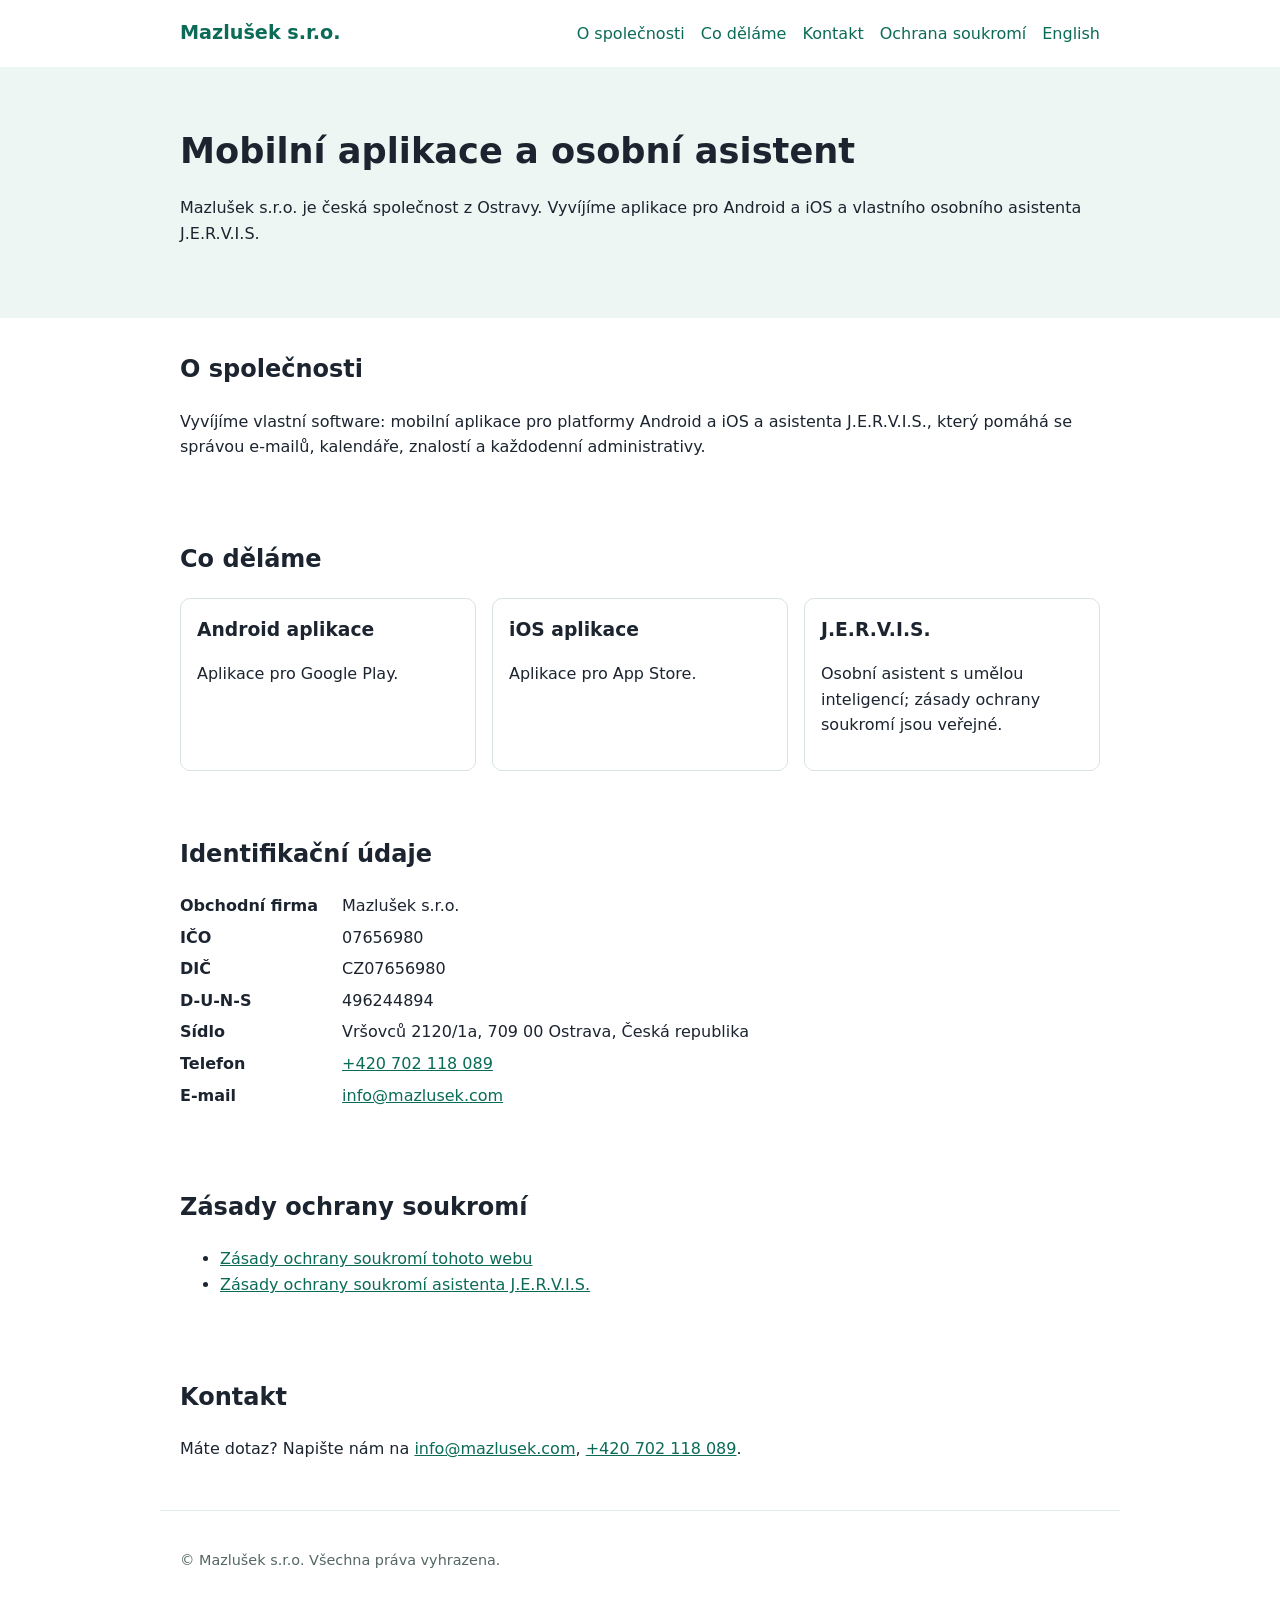
==== index.html @ 47f83947 "feat(web): official company website mazlusek.com" ====
<!DOCTYPE html>
<html lang="cs"><head><meta charset="utf-8"><meta name="viewport" content="width=device-width,initial-scale=1">
<title>Mazlušek s.r.o. – aplikace pro Android a iOS</title><meta name="description" content="Mazlušek s.r.o. je česká společnost vyvíjející mobilní aplikace pro Android a iOS a osobního asistenta J.E.R.V.I.S.">
<link rel="canonical" href="https://mazlusek.com/"><link rel="alternate" hreflang="en" href="https://mazlusek.com/en/">
<link rel="stylesheet" href="/style.css"></head><body>
<header><a class="logo" href="/">Mazlušek s.r.o.</a><nav>
<a href="/#about">O společnosti</a><a href="/#do">Co děláme</a><a href="/#contact">Kontakt</a><a href="/privacy/">Ochrana soukromí</a><a href="/en/" hreflang="en">English</a></nav></header>
<div class="hero"><div class="in"><h1>Mobilní aplikace a osobní asistent</h1><p>Mazlušek s.r.o. je česká společnost z Ostravy. Vyvíjíme aplikace pro Android a iOS a vlastního osobního asistenta J.E.R.V.I.S.</p></div></div>
<main><section id="about"><h2>O společnosti</h2><p>Vyvíjíme vlastní software: mobilní aplikace pro platformy Android a iOS a asistenta J.E.R.V.I.S., který pomáhá se správou e-mailů, kalendáře, znalostí a každodenní administrativy.</p></section>
<section id="do"><h2>Co děláme</h2><div class="cards"><div class="card"><h3>Android aplikace</h3><p>Aplikace pro Google Play.</p></div><div class="card"><h3>iOS aplikace</h3><p>Aplikace pro App Store.</p></div><div class="card"><h3>J.E.R.V.I.S.</h3><p>Osobní asistent s umělou inteligencí; zásady ochrany soukromí jsou veřejné.</p></div></div></section>
<section id="identity"><h2>Identifikační údaje</h2><dl><dt>Obchodní firma</dt><dd>Mazlušek s.r.o.</dd><dt>IČO</dt><dd>07656980</dd><dt>DIČ</dt><dd>CZ07656980</dd><dt>D-U-N-S</dt><dd>496244894</dd><dt>Sídlo</dt><dd>Vršovců 2120/1a, 709 00 Ostrava, Česká republika</dd><dt>Telefon</dt><dd><a href="tel:+420702118089">+420 702 118 089</a></dd><dt>E-mail</dt><dd><a href="mailto:info@mazlusek.com">info@mazlusek.com</a></dd></dl></section>
<section id="privacy"><h2>Zásady ochrany soukromí</h2><ul><li><a href="/privacy/">Zásady ochrany soukromí tohoto webu</a></li><li><a href="https://www.damek-soft.eu/jervis/privacy" rel="noopener">Zásady ochrany soukromí asistenta J.E.R.V.I.S.</a></li></ul></section>
<section id="contact"><h2>Kontakt</h2><p>Máte dotaz? Napište nám na <a href="mailto:info@mazlusek.com">info@mazlusek.com</a>, <a href="tel:+420702118089">+420 702 118 089</a>.</p></section></main><footer><p>© Mazlušek s.r.o. Všechna práva vyhrazena.</p></footer></body></html>
---- style.css ----
*{box-sizing:border-box}body{margin:0;font:16px/1.6 system-ui,-apple-system,Segoe UI,Roboto,sans-serif;color:#1c2430;background:#fff}
a{color:#0b6b57}header,main,footer{max-width:960px;margin:0 auto;padding:0 20px}
header{display:flex;flex-wrap:wrap;gap:12px;align-items:center;justify-content:space-between;padding-top:18px;padding-bottom:18px}
.logo{font-weight:700;font-size:1.2rem;text-decoration:none;color:#0b6b57}nav a{margin-left:16px;text-decoration:none}
.hero{background:#eef6f3;padding:56px 0}.hero .in{max-width:960px;margin:0 auto;padding:0 20px}h1{font-size:2.2rem;margin:0 0 12px}
section{padding:32px 0}h2{margin-top:0}.cards{display:grid;grid-template-columns:repeat(auto-fit,minmax(220px,1fr));gap:16px}
.card{border:1px solid #d6e3de;border-radius:10px;padding:16px}.card h3{margin:0 0 6px}
dl{display:grid;grid-template-columns:max-content 1fr;gap:6px 24px}dt{font-weight:600}dd{margin:0}
footer{padding-top:24px;padding-bottom:40px;color:#566;border-top:1px solid #e3ebe8;font-size:.9rem}
@media(max-width:600px){h1{font-size:1.7rem}dl{grid-template-columns:1fr}nav a{margin:0 12px 0 0}}
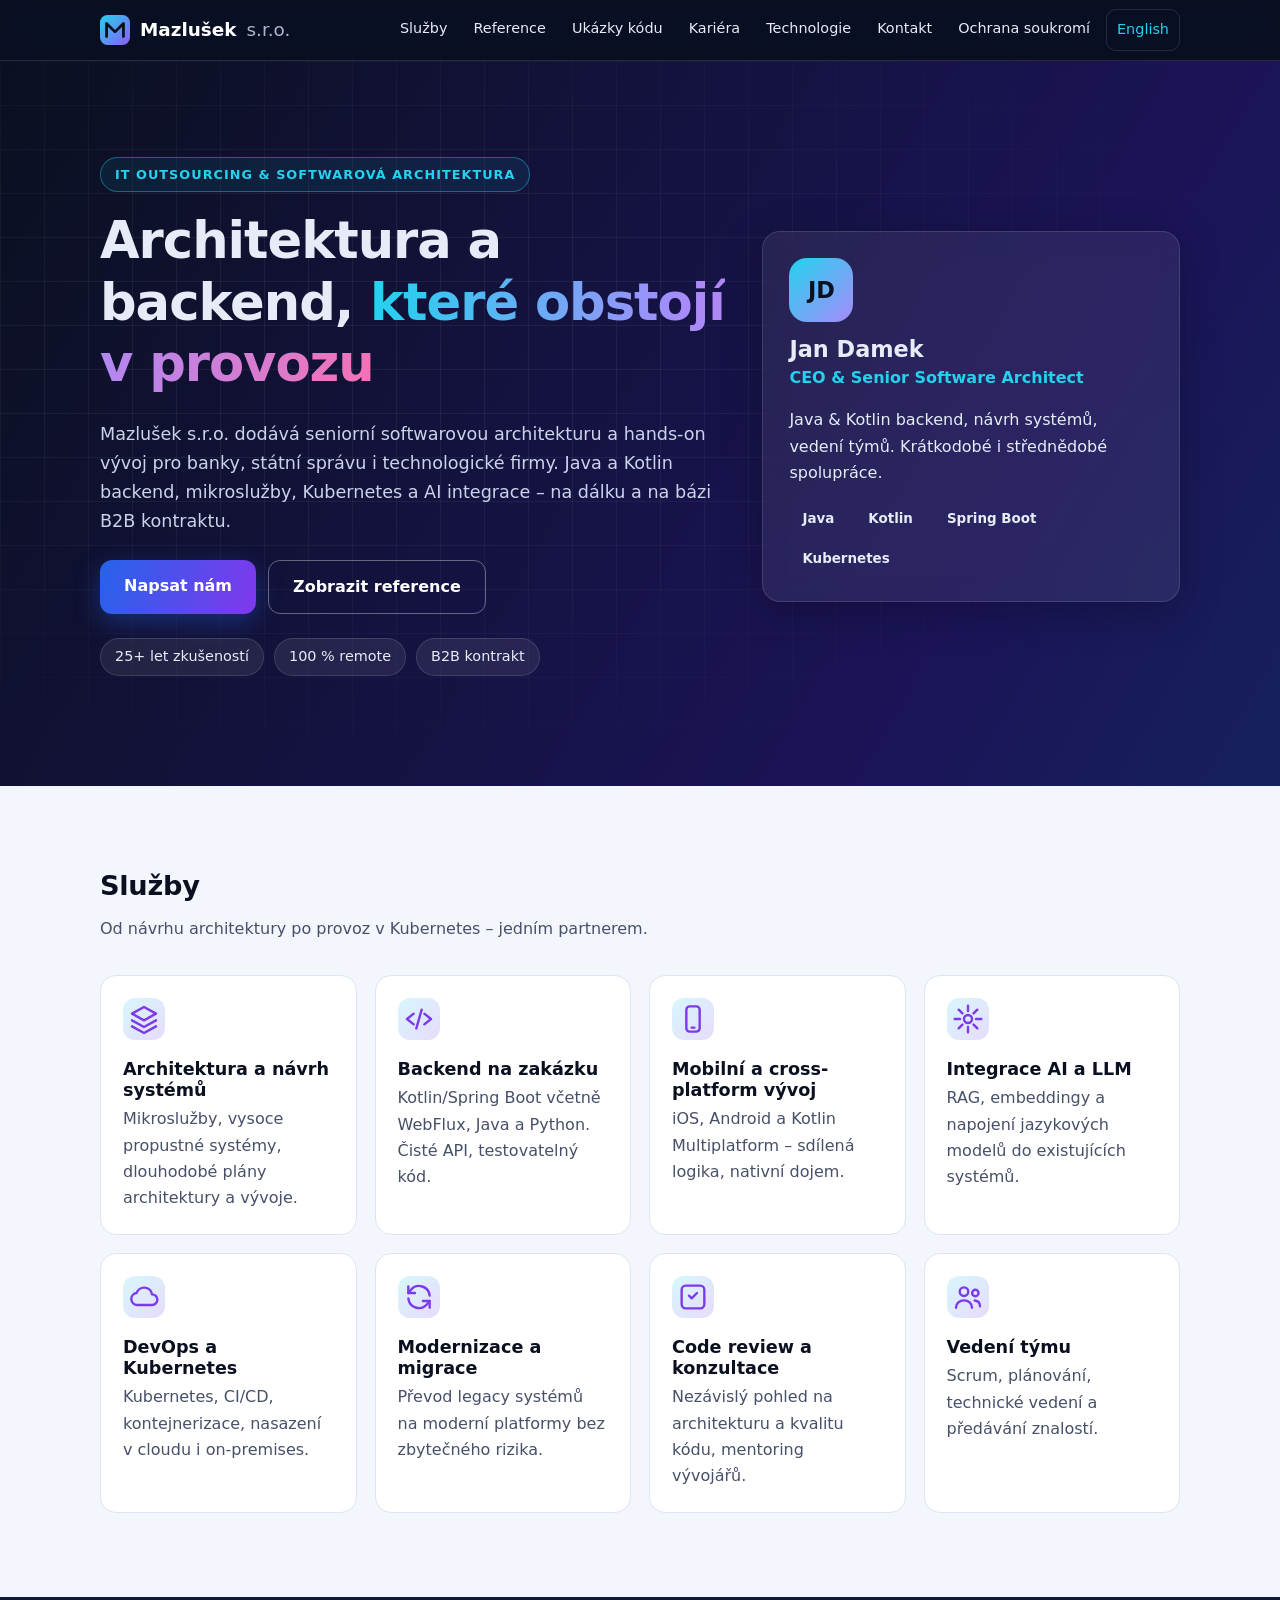
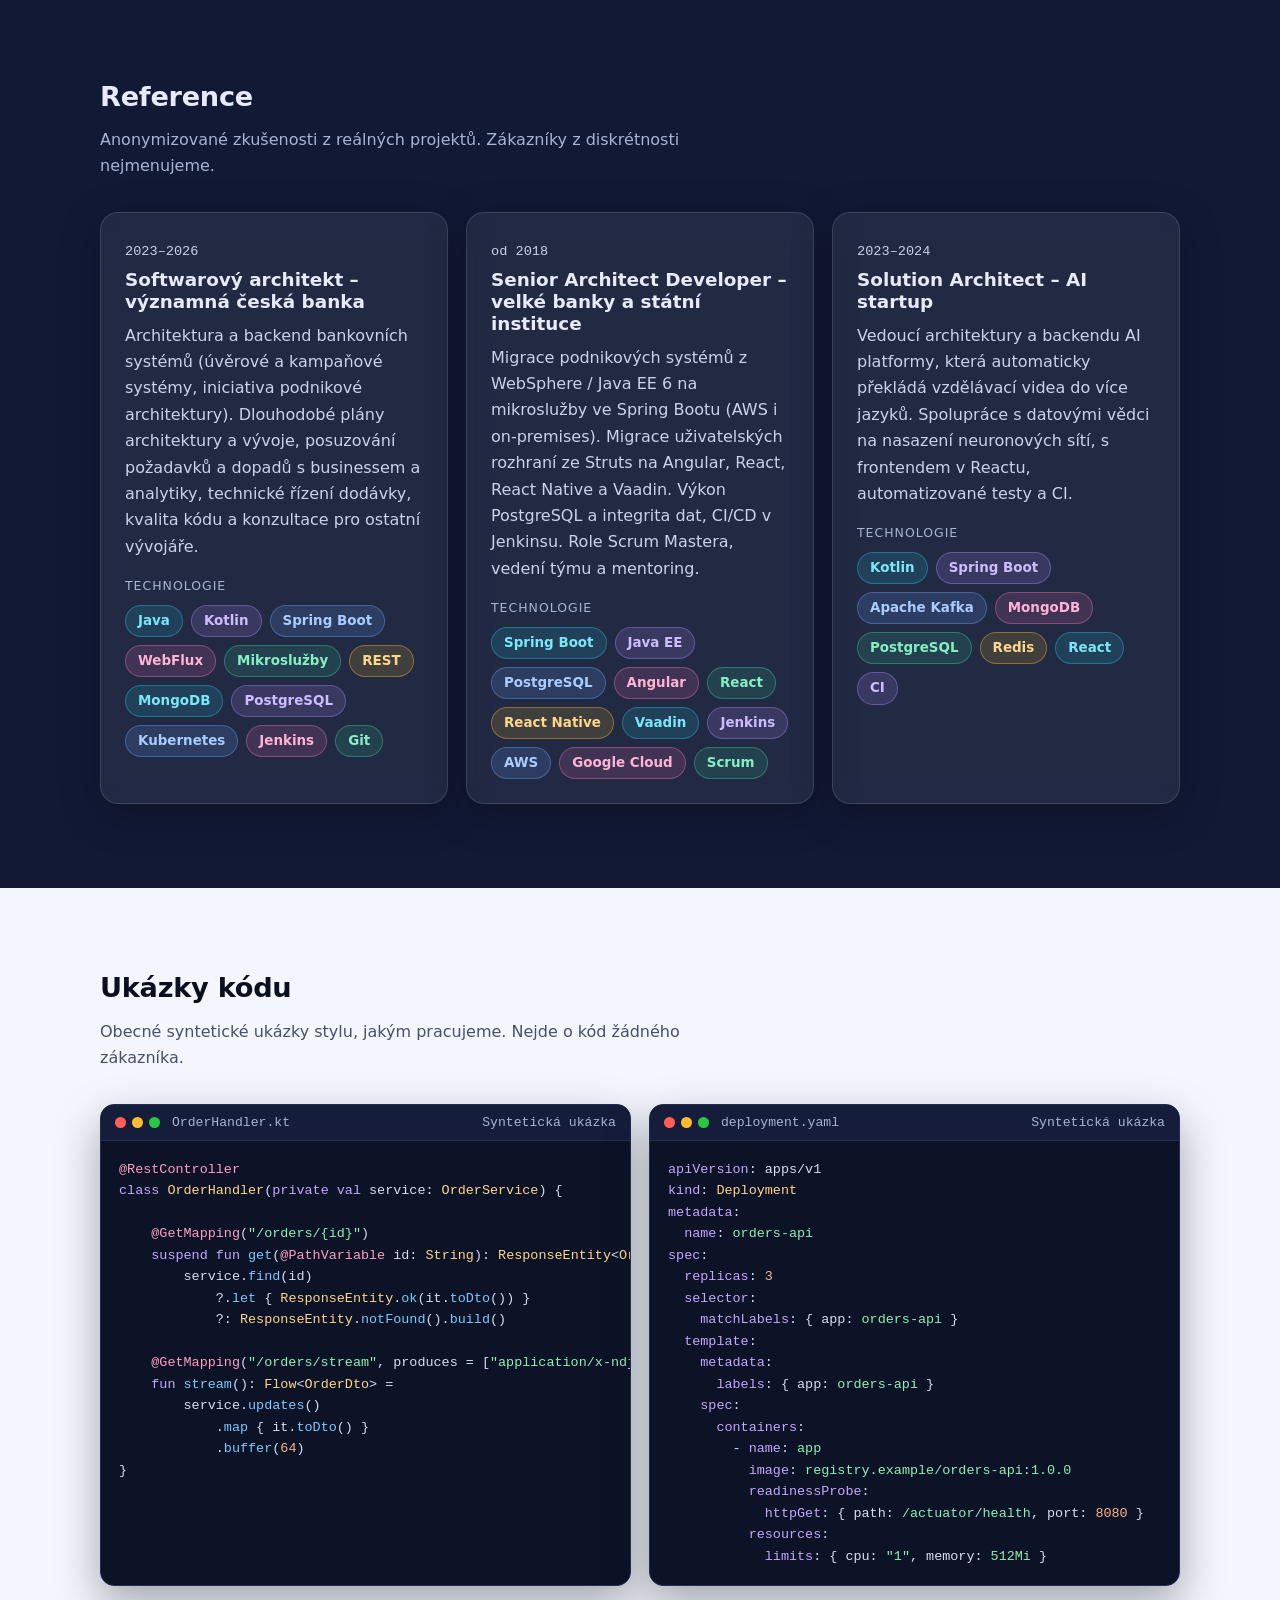
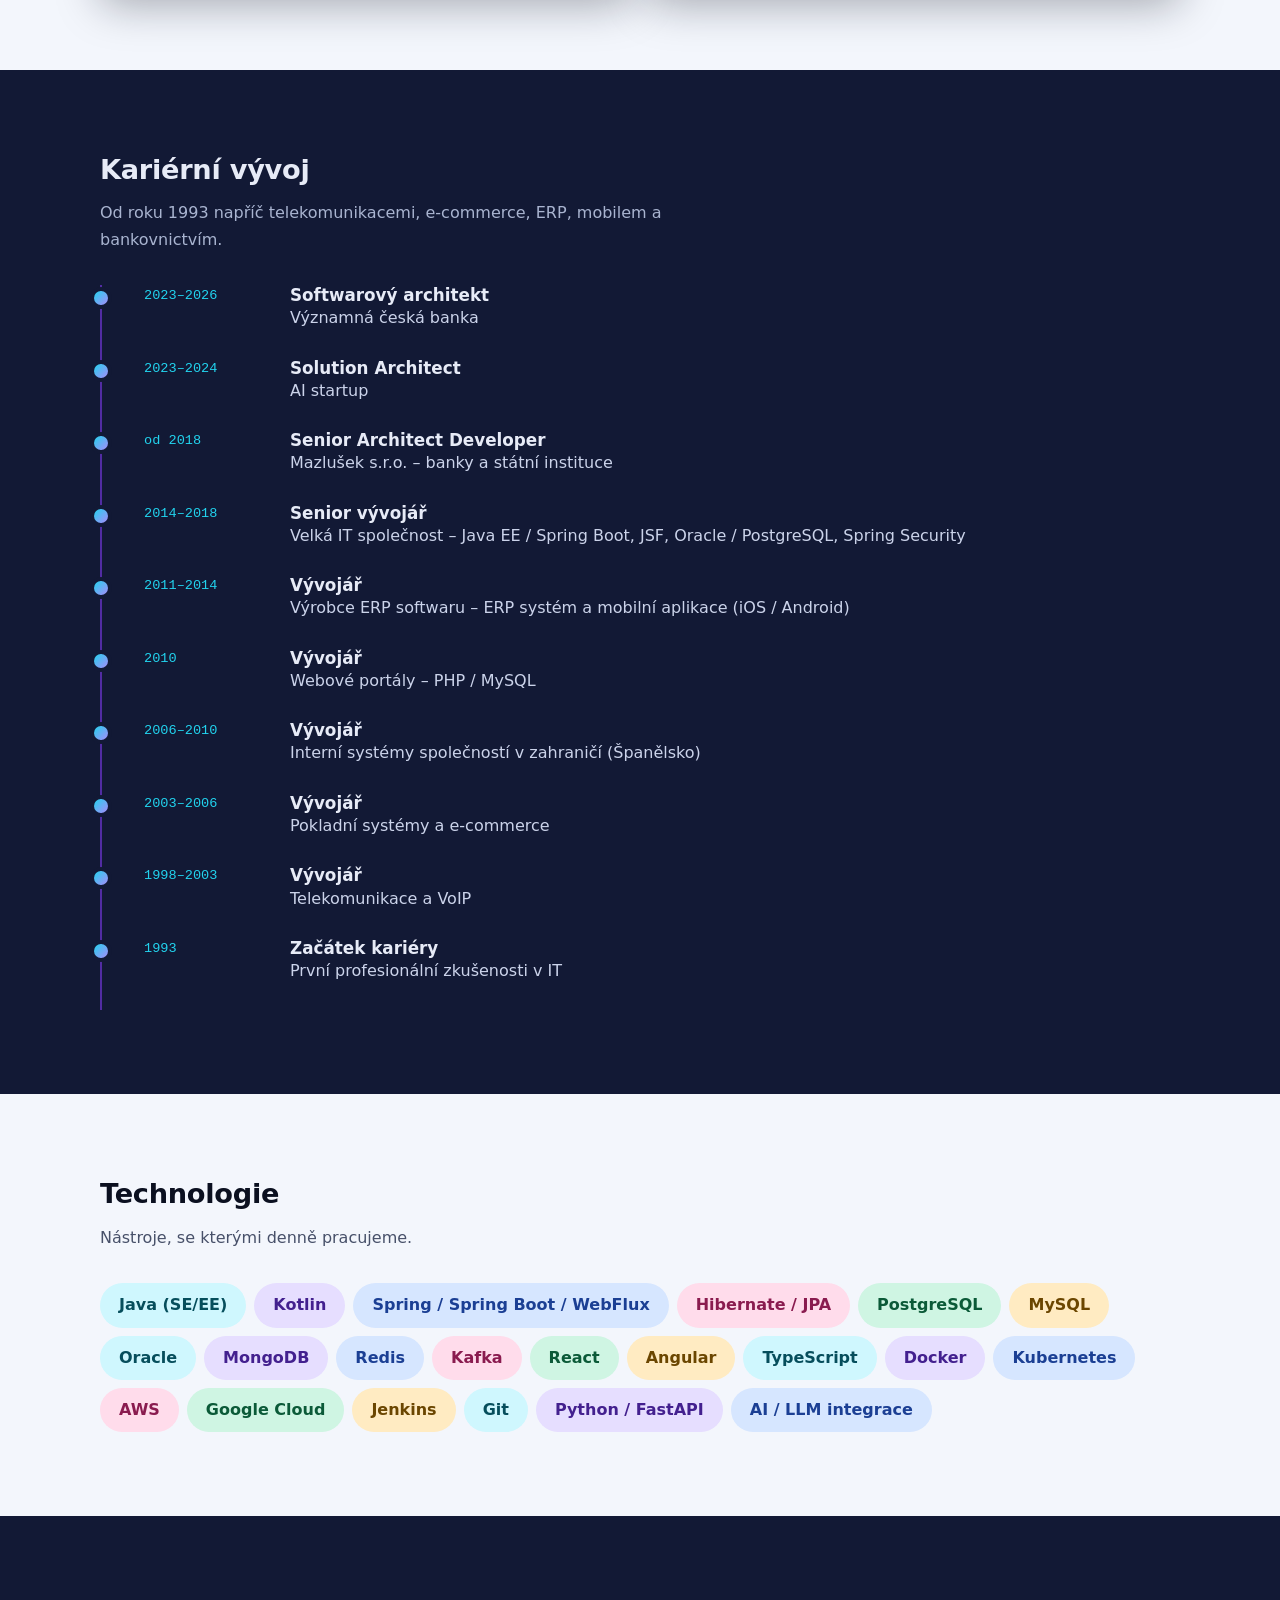
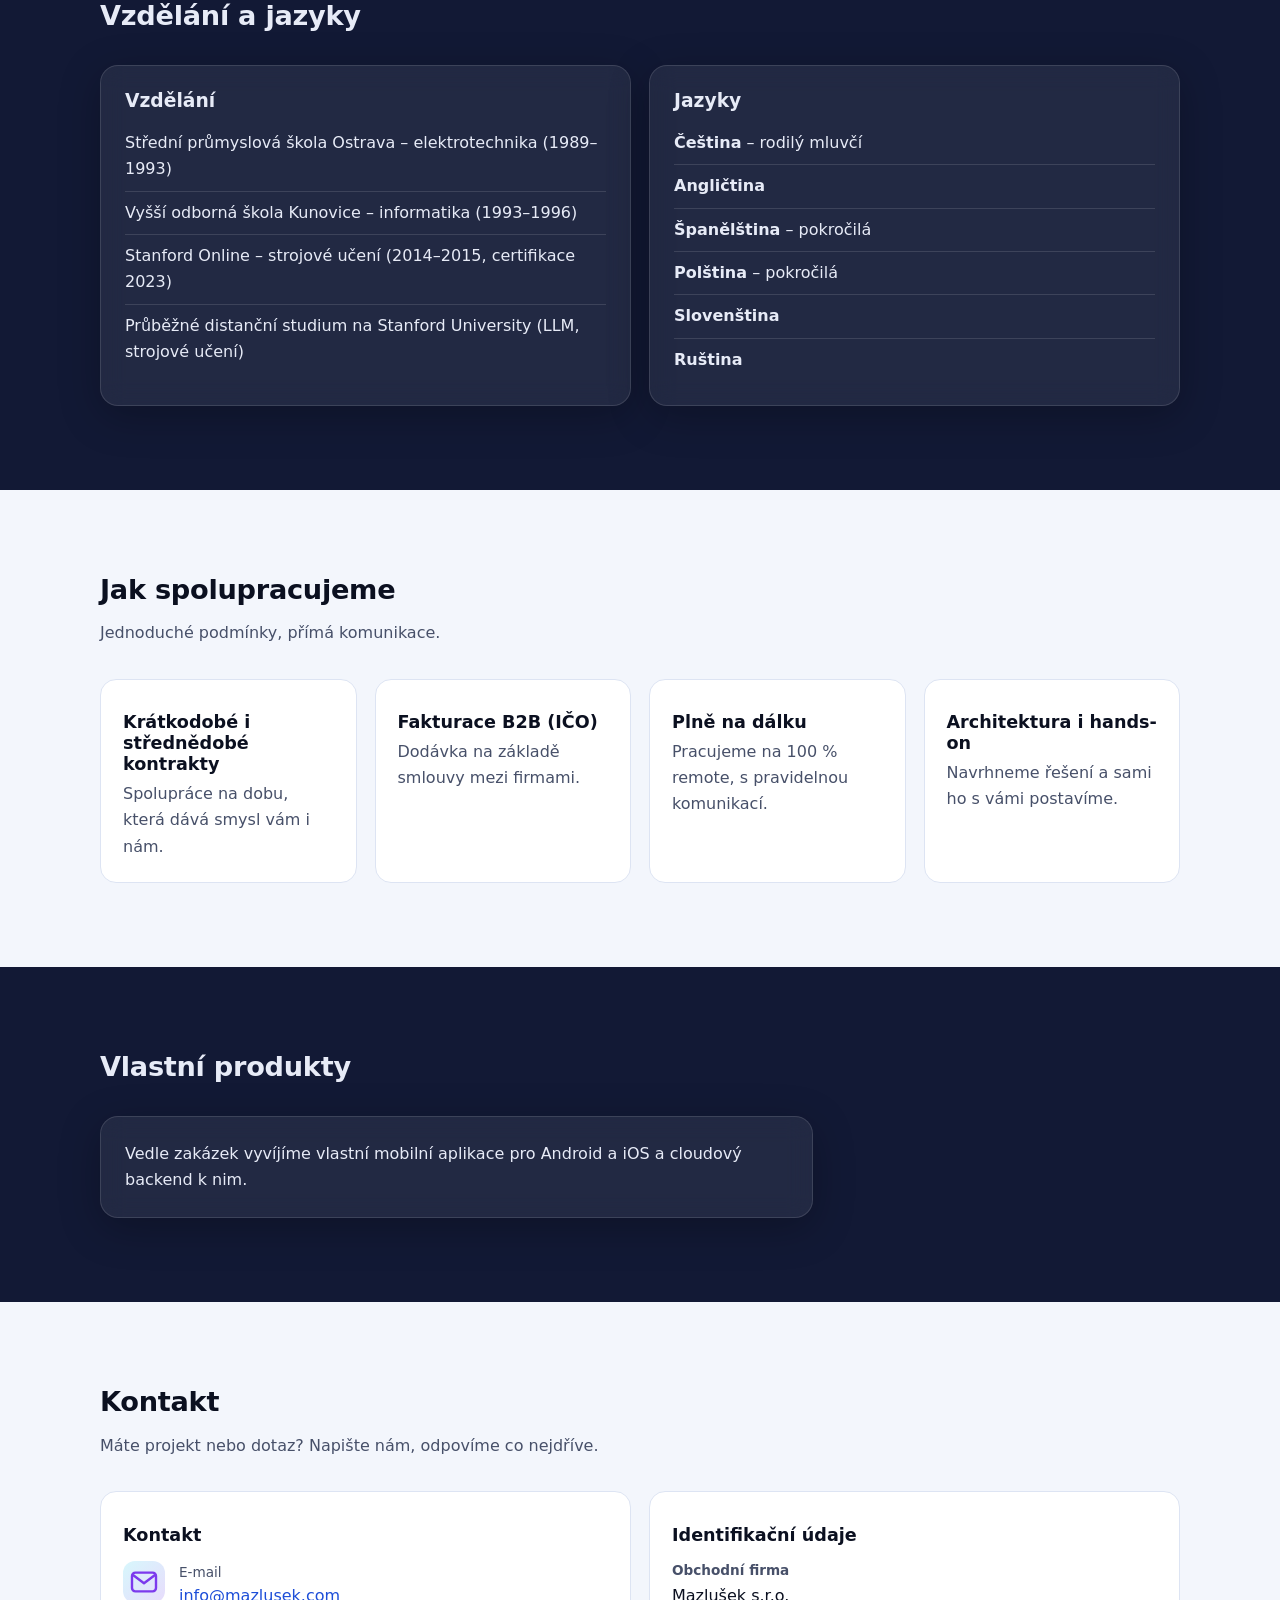
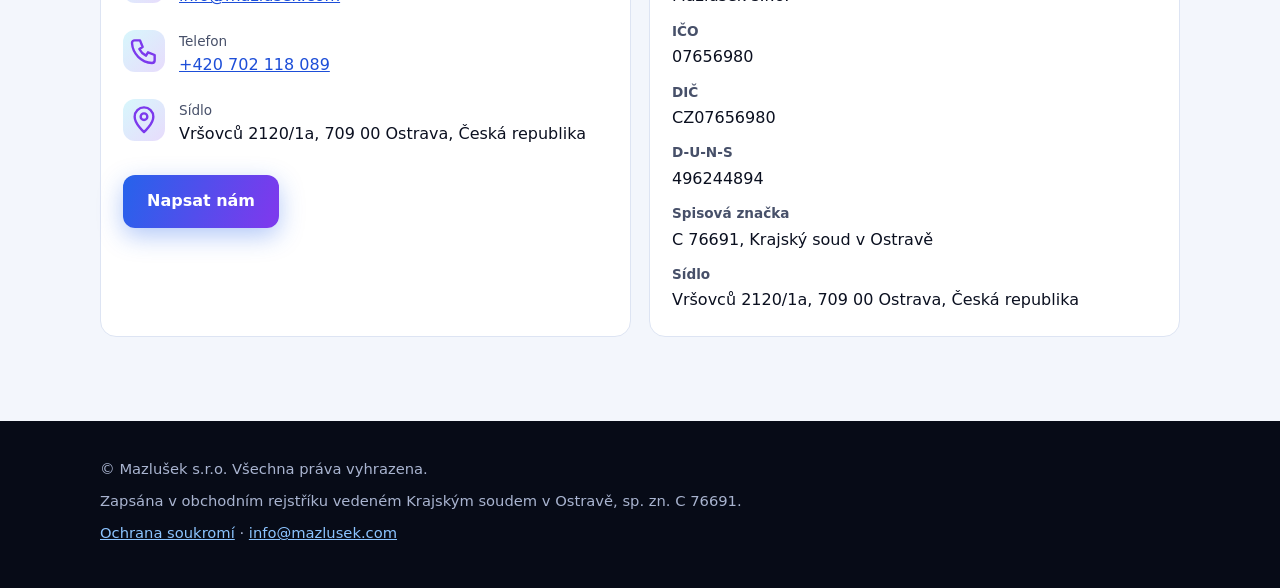
==== commit b4e48d5b: "MAZWEB-2 feat(web): redesigned CS/EN pages with services, anonymous references, code samples and com" ====
--- a/index.html
+++ b/index.html
@@ -1,13 +1,34 @@
 <!DOCTYPE html>
-<html lang="cs"><head><meta charset="utf-8"><meta name="viewport" content="width=device-width,initial-scale=1">
-<title>Mazlušek s.r.o. – aplikace pro Android a iOS</title><meta name="description" content="Mazlušek s.r.o. je česká společnost vyvíjející mobilní aplikace pro Android a iOS a osobního asistenta J.E.R.V.I.S.">
-<link rel="canonical" href="https://mazlusek.com/"><link rel="alternate" hreflang="en" href="https://mazlusek.com/en/">
-<link rel="stylesheet" href="/style.css"></head><body>
-<header><a class="logo" href="/">Mazlušek s.r.o.</a><nav>
-<a href="/#about">O společnosti</a><a href="/#do">Co děláme</a><a href="/#contact">Kontakt</a><a href="/privacy/">Ochrana soukromí</a><a href="/en/" hreflang="en">English</a></nav></header>
-<div class="hero"><div class="in"><h1>Mobilní aplikace a osobní asistent</h1><p>Mazlušek s.r.o. je česká společnost z Ostravy. Vyvíjíme aplikace pro Android a iOS a vlastního osobního asistenta J.E.R.V.I.S.</p></div></div>
-<main><section id="about"><h2>O společnosti</h2><p>Vyvíjíme vlastní software: mobilní aplikace pro platformy Android a iOS a asistenta J.E.R.V.I.S., který pomáhá se správou e-mailů, kalendáře, znalostí a každodenní administrativy.</p></section>
-<section id="do"><h2>Co děláme</h2><div class="cards"><div class="card"><h3>Android aplikace</h3><p>Aplikace pro Google Play.</p></div><div class="card"><h3>iOS aplikace</h3><p>Aplikace pro App Store.</p></div><div class="card"><h3>J.E.R.V.I.S.</h3><p>Osobní asistent s umělou inteligencí; zásady ochrany soukromí jsou veřejné.</p></div></div></section>
-<section id="identity"><h2>Identifikační údaje</h2><dl><dt>Obchodní firma</dt><dd>Mazlušek s.r.o.</dd><dt>IČO</dt><dd>07656980</dd><dt>DIČ</dt><dd>CZ07656980</dd><dt>D-U-N-S</dt><dd>496244894</dd><dt>Sídlo</dt><dd>Vršovců 2120/1a, 709 00 Ostrava, Česká republika</dd><dt>Telefon</dt><dd><a href="tel:+420702118089">+420 702 118 089</a></dd><dt>E-mail</dt><dd><a href="mailto:info@mazlusek.com">info@mazlusek.com</a></dd></dl></section>
-<section id="privacy"><h2>Zásady ochrany soukromí</h2><ul><li><a href="/privacy/">Zásady ochrany soukromí tohoto webu</a></li><li><a href="https://www.damek-soft.eu/jervis/privacy" rel="noopener">Zásady ochrany soukromí asistenta J.E.R.V.I.S.</a></li></ul></section>
-<section id="contact"><h2>Kontakt</h2><p>Máte dotaz? Napište nám na <a href="mailto:info@mazlusek.com">info@mazlusek.com</a>, <a href="tel:+420702118089">+420 702 118 089</a>.</p></section></main><footer><p>© Mazlušek s.r.o. Všechna práva vyhrazena.</p></footer></body></html>
+<html lang="cs"><head><meta charset="utf-8"><meta name="viewport" content="width=device-width,initial-scale=1"><title>Mazlušek s.r.o. – IT outsourcing a softwarová architektura</title><meta name="description" content="Mazlušek s.r.o. – IT outsourcing a softwarová architektura. Backend v Javě a Kotlinu, mikroslužby, Kubernetes, AI integrace. Spolupráce na dálku, B2B."><meta name="robots" content="index,follow"><meta name="theme-color" content="#0B1020"><link rel="canonical" href="https://mazlusek.com/"><link rel="alternate" hreflang="cs" href="https://mazlusek.com/"><link rel="alternate" hreflang="en" href="https://mazlusek.com/en/"><link rel="alternate" hreflang="x-default" href="https://mazlusek.com/"><link rel="icon" href="/favicon.svg" type="image/svg+xml"><meta property="og:type" content="website"><meta property="og:site_name" content="Mazlušek s.r.o."><meta property="og:title" content="Mazlušek s.r.o. – IT outsourcing a softwarová architektura"><meta property="og:description" content="Mazlušek s.r.o. – IT outsourcing a softwarová architektura. Backend v Javě a Kotlinu, mikroslužby, Kubernetes, AI integrace. Spolupráce na dálku, B2B."><meta property="og:url" content="https://mazlusek.com/"><meta property="og:locale" content="cs_CZ"><meta name="twitter:card" content="summary"><link rel="stylesheet" href="/style.css"><script src="/app.js"></script><script type="application/ld+json">{"@context":"https://schema.org","@type":"Organization","name":"Mazlušek s.r.o.","legalName":"Mazlušek s.r.o.","url":"https://mazlusek.com/","description":"IT outsourcing a softwarová architektura","email":"info@mazlusek.com","telephone":"+420702118089","vatID":"CZ07656980","taxID":"07656980","address":{"@type":"PostalAddress","streetAddress":"Vršovců 2120/1a","postalCode":"709 00","addressLocality":"Ostrava","addressCountry":"CZ"},"founder":{"@type":"Person","name":"Jan Damek","jobTitle":"CEO, Senior Software Architect"}}</script></head><body><svg width="0" height="0" style="position:absolute" aria-hidden="true" focusable="false"><symbol id="logo" viewBox="0 0 32 32"><defs><linearGradient id="lg" x1="0" y1="0" x2="1" y2="1"><stop offset="0" stop-color="#22D3EE"/><stop offset="1" stop-color="#8B5CF6"/></linearGradient></defs><rect width="32" height="32" rx="8" fill="url(#lg)"/><path d="M7 23V9l9 9 9-9v14" fill="none" stroke="#0B1020" stroke-width="3" stroke-linecap="round" stroke-linejoin="round"/></symbol></svg><svg width="0" height="0" style="position:absolute" aria-hidden="true" focusable="false"><symbol id="i-arch" fill="none" stroke="currentColor" stroke-width="1.8" stroke-linecap="round" stroke-linejoin="round"><path d="M12 3 3 8l9 5 9-5-9-5Z"/><path d="m3 13 9 5 9-5"/><path d="m3 17.5 9 5 9-5"/></symbol><symbol id="i-code" fill="none" stroke="currentColor" stroke-width="1.8" stroke-linecap="round" stroke-linejoin="round"><path d="m8 8-5 4 5 4"/><path d="m16 8 5 4-5 4"/><path d="m14 5-4 14"/></symbol><symbol id="i-mobile" fill="none" stroke="currentColor" stroke-width="1.8" stroke-linecap="round" stroke-linejoin="round"><rect x="7" y="2.5" width="10" height="19" rx="2.5"/><path d="M11 18.5h2"/></symbol><symbol id="i-ai" fill="none" stroke="currentColor" stroke-width="1.8" stroke-linecap="round" stroke-linejoin="round"><circle cx="12" cy="12" r="3"/><path d="M12 2v4M12 18v4M2 12h4M18 12h4M5 5l2.8 2.8M16.2 16.2 19 19M19 5l-2.8 2.8M7.8 16.2 5 19"/></symbol><symbol id="i-cloud" fill="none" stroke="currentColor" stroke-width="1.8" stroke-linecap="round" stroke-linejoin="round"><path d="M7 18a4.5 4.5 0 0 1-.6-8.96A6 6 0 0 1 18 10a4 4 0 0 1 0 8H7Z"/></symbol><symbol id="i-refresh" fill="none" stroke="currentColor" stroke-width="1.8" stroke-linecap="round" stroke-linejoin="round"><path d="M20 11a8 8 0 0 0-14-4.5L4 9"/><path d="M4 4v5h5"/><path d="M4 13a8 8 0 0 0 14 4.5L20 15"/><path d="M20 20v-5h-5"/></symbol><symbol id="i-review" fill="none" stroke="currentColor" stroke-width="1.8" stroke-linecap="round" stroke-linejoin="round"><path d="M9 11l2 2 4-4"/><rect x="3.5" y="3.5" width="17" height="17" rx="3"/></symbol><symbol id="i-team" fill="none" stroke="currentColor" stroke-width="1.8" stroke-linecap="round" stroke-linejoin="round"><circle cx="9" cy="8" r="3.2"/><path d="M3 20c0-3.3 2.7-5.5 6-5.5s6 2.2 6 5.5"/><circle cx="17.5" cy="9" r="2.4"/><path d="M17 14.6c2.4.2 4 1.9 4 4.4"/></symbol><symbol id="i-mail" fill="none" stroke="currentColor" stroke-width="1.8" stroke-linecap="round" stroke-linejoin="round"><rect x="3" y="5" width="18" height="14" rx="2.5"/><path d="m4 7 8 6 8-6"/></symbol><symbol id="i-phone" fill="none" stroke="currentColor" stroke-width="1.8" stroke-linecap="round" stroke-linejoin="round"><path d="M5 4h4l2 5-2.5 1.5a11 11 0 0 0 5 5L15 13l5 2v4a2 2 0 0 1-2 2A16 16 0 0 1 3 6a2 2 0 0 1 2-2Z"/></symbol><symbol id="i-pin" fill="none" stroke="currentColor" stroke-width="1.8" stroke-linecap="round" stroke-linejoin="round"><path d="M12 21s7-6.2 7-11.5A7 7 0 0 0 5 9.5C5 14.8 12 21 12 21Z"/><circle cx="12" cy="9.5" r="2.5"/></symbol><symbol id="i-globe" fill="none" stroke="currentColor" stroke-width="1.8" stroke-linecap="round" stroke-linejoin="round"><circle cx="12" cy="12" r="9"/><path d="M3 12h18M12 3c3 3.2 3 14.8 0 18M12 3c-3 3.2-3 14.8 0 18"/></symbol></svg><a class="skip" href="#main">Přeskočit na obsah</a><header class="site-header"><div class="wrap bar"><a class="logo" href="/"><svg class="logo-mark" viewBox="0 0 32 32" aria-hidden="true"><use href="#logo"/></svg>Mazlušek <span>s.r.o.</span></a><button class="menu-btn" type="button" aria-expanded="false" aria-controls="site-nav">Menu</button><nav id="site-nav" class="site-nav" aria-label="Main"><a href="/#services">Služby</a><a href="/#experience">Reference</a><a href="/#code">Ukázky kódu</a><a href="/#career">Kariéra</a><a href="/#tech">Technologie</a><a href="/#contact">Kontakt</a><a href="/privacy/">Ochrana soukromí</a><a class="lang" href="/en/" hreflang="en" lang="en">English</a></nav></div></header><main id="main"><section class="hero"><div class="hero-grid" aria-hidden="true"></div><div class="wrap hero-in"><div class="hero-copy"><p class="eyebrow">IT outsourcing &amp; softwarová architektura</p><h1>Architektura a backend, <span class="grad">které obstojí v provozu</span></h1><p class="lead">Mazlušek s.r.o. dodává seniorní softwarovou architekturu a hands-on vývoj pro banky, státní správu i technologické firmy. Java a Kotlin backend, mikroslužby, Kubernetes a AI integrace – na dálku a na bázi B2B kontraktu.</p><div class="actions"><a class="btn btn-primary" href="mailto:info@mazlusek.com">Napsat nám</a><a class="btn btn-ghost" href="#experience">Zobrazit reference</a></div><ul class="badges"><li>25+ let zkušeností</li><li>100 % remote</li><li>B2B kontrakt</li></ul></div><aside class="hero-card glass"><div class="avatar" aria-hidden="true">JD</div><h2>Jan Damek</h2><p class="role">CEO &amp; Senior Software Architect</p><p>Java &amp; Kotlin backend, návrh systémů, vedení týmů. Krátkodobé i střednědobé spolupráce.</p><ul class="pills"><li class="pill c0">Java</li><li class="pill c1">Kotlin</li><li class="pill c2">Spring Boot</li><li class="pill c3">Kubernetes</li></ul></aside></div></section><section id="services" class="sec light"><div class="wrap"><div class="sec-head"><h2>Služby</h2><p class="sub">Od návrhu architektury po provoz v Kubernetes – jedním partnerem.</p></div><div class="grid cards"><article class="card"><svg class="ic" viewBox="0 0 24 24" aria-hidden="true" focusable="false"><use href="#i-arch"/></svg><h3>Architektura a návrh systémů</h3><p>Mikroslužby, vysoce propustné systémy, dlouhodobé plány architektury a vývoje.</p></article><article class="card"><svg class="ic" viewBox="0 0 24 24" aria-hidden="true" focusable="false"><use href="#i-code"/></svg><h3>Backend na zakázku</h3><p>Kotlin/Spring Boot včetně WebFlux, Java a Python. Čisté API, testovatelný kód.</p></article><article class="card"><svg class="ic" viewBox="0 0 24 24" aria-hidden="true" focusable="false"><use href="#i-mobile"/></svg><h3>Mobilní a cross-platform vývoj</h3><p>iOS, Android a Kotlin Multiplatform – sdílená logika, nativní dojem.</p></article><article class="card"><svg class="ic" viewBox="0 0 24 24" aria-hidden="true" focusable="false"><use href="#i-ai"/></svg><h3>Integrace AI a LLM</h3><p>RAG, embeddingy a napojení jazykových modelů do existujících systémů.</p></article><article class="card"><svg class="ic" viewBox="0 0 24 24" aria-hidden="true" focusable="false"><use href="#i-cloud"/></svg><h3>DevOps a Kubernetes</h3><p>Kubernetes, CI/CD, kontejnerizace, nasazení v cloudu i on-premises.</p></article><article class="card"><svg class="ic" viewBox="0 0 24 24" aria-hidden="true" focusable="false"><use href="#i-refresh"/></svg><h3>Modernizace a migrace</h3><p>Převod legacy systémů na moderní platformy bez zbytečného rizika.</p></article><article class="card"><svg class="ic" viewBox="0 0 24 24" aria-hidden="true" focusable="false"><use href="#i-review"/></svg><h3>Code review a konzultace</h3><p>Nezávislý pohled na architekturu a kvalitu kódu, mentoring vývojářů.</p></article><article class="card"><svg class="ic" viewBox="0 0 24 24" aria-hidden="true" focusable="false"><use href="#i-team"/></svg><h3>Vedení týmu</h3><p>Scrum, plánování, technické vedení a předávání znalostí.</p></article></div></div></section><section id="experience" class="sec dark"><div class="wrap"><div class="sec-head"><h2>Reference</h2><p class="sub">Anonymizované zkušenosti z reálných projektů. Zákazníky z diskrétnosti nejmenujeme.</p></div><div class="grid refs"><article class="ref glass"><p class="period">2023–2026</p><h3>Softwarový architekt – významná česká banka</h3><p>Architektura a backend bankovních systémů (úvěrové a kampaňové systémy, iniciativa podnikové architektury). Dlouhodobé plány architektury a vývoje, posuzování požadavků a dopadů s businessem a analytiky, technické řízení dodávky, kvalita kódu a konzultace pro ostatní vývojáře.</p><p class="lbl">Technologie</p><ul class="pills"><li class="pill c0">Java</li><li class="pill c1">Kotlin</li><li class="pill c2">Spring Boot</li><li class="pill c3">WebFlux</li><li class="pill c4">Mikroslužby</li><li class="pill c5">REST</li><li class="pill c0">MongoDB</li><li class="pill c1">PostgreSQL</li><li class="pill c2">Kubernetes</li><li class="pill c3">Jenkins</li><li class="pill c4">Git</li></ul></article><article class="ref glass"><p class="period">od 2018</p><h3>Senior Architect Developer – velké banky a státní instituce</h3><p>Migrace podnikových systémů z WebSphere / Java EE 6 na mikroslužby ve Spring Bootu (AWS i on-premises). Migrace uživatelských rozhraní ze Struts na Angular, React, React Native a Vaadin. Výkon PostgreSQL a integrita dat, CI/CD v Jenkinsu. Role Scrum Mastera, vedení týmu a mentoring.</p><p class="lbl">Technologie</p><ul class="pills"><li class="pill c0">Spring Boot</li><li class="pill c1">Java EE</li><li class="pill c2">PostgreSQL</li><li class="pill c3">Angular</li><li class="pill c4">React</li><li class="pill c5">React Native</li><li class="pill c0">Vaadin</li><li class="pill c1">Jenkins</li><li class="pill c2">AWS</li><li class="pill c3">Google Cloud</li><li class="pill c4">Scrum</li></ul></article><article class="ref glass"><p class="period">2023–2024</p><h3>Solution Architect – AI startup</h3><p>Vedoucí architektury a backendu AI platformy, která automaticky překládá vzdělávací videa do více jazyků. Spolupráce s datovými vědci na nasazení neuronových sítí, s frontendem v Reactu, automatizované testy a CI.</p><p class="lbl">Technologie</p><ul class="pills"><li class="pill c0">Kotlin</li><li class="pill c1">Spring Boot</li><li class="pill c2">Apache Kafka</li><li class="pill c3">MongoDB</li><li class="pill c4">PostgreSQL</li><li class="pill c5">Redis</li><li class="pill c0">React</li><li class="pill c1">CI</li></ul></article></div></div></section><section id="code" class="sec light"><div class="wrap"><div class="sec-head"><h2>Ukázky kódu</h2><p class="sub">Obecné syntetické ukázky stylu, jakým pracujeme. Nejde o kód žádného zákazníka.</p></div><div class="grid code"><figure class="editor"><figcaption><span class="dots" aria-hidden="true"><i></i><i></i><i></i></span><span class="fname">OrderHandler.kt</span><span class="note">Syntetická ukázka</span></figcaption><pre><code><span class="a">@RestController</span>
+<span class="k">class</span> <span class="t">OrderHandler</span>(<span class="k">private val</span> service: <span class="t">OrderService</span>) {
+
+    <span class="a">@GetMapping</span>(<span class="s">"/orders/{id}"</span>)
+    <span class="k">suspend fun</span> <span class="f">get</span>(<span class="a">@PathVariable</span> id: <span class="t">String</span>): <span class="t">ResponseEntity</span>&lt;<span class="t">OrderDto</span>&gt; =
+        service.<span class="f">find</span>(id)
+            ?.<span class="f">let</span> { <span class="t">ResponseEntity</span>.<span class="f">ok</span>(it.<span class="f">toDto</span>()) }
+            ?: <span class="t">ResponseEntity</span>.<span class="f">notFound</span>().<span class="f">build</span>()
+
+    <span class="a">@GetMapping</span>(<span class="s">"/orders/stream"</span>, produces = [<span class="s">"application/x-ndjson"</span>])
+    <span class="k">fun</span> <span class="f">stream</span>(): <span class="t">Flow</span>&lt;<span class="t">OrderDto</span>&gt; =
+        service.<span class="f">updates</span>()
+            .<span class="f">map</span> { it.<span class="f">toDto</span>() }
+            .<span class="f">buffer</span>(<span class="n">64</span>)
+}</code></pre></figure><figure class="editor"><figcaption><span class="dots" aria-hidden="true"><i></i><i></i><i></i></span><span class="fname">deployment.yaml</span><span class="note">Syntetická ukázka</span></figcaption><pre><code><span class="k">apiVersion</span>: apps/v1
+<span class="k">kind</span>: <span class="t">Deployment</span>
+<span class="k">metadata</span>:
+  <span class="k">name</span>: <span class="s">orders-api</span>
+<span class="k">spec</span>:
+  <span class="k">replicas</span>: <span class="n">3</span>
+  <span class="k">selector</span>:
+    <span class="k">matchLabels</span>: { app: <span class="s">orders-api</span> }
+  <span class="k">template</span>:
+    <span class="k">metadata</span>:
+      <span class="k">labels</span>: { app: <span class="s">orders-api</span> }
+    <span class="k">spec</span>:
+      <span class="k">containers</span>:
+        - <span class="k">name</span>: <span class="s">app</span>
+          <span class="k">image</span>: <span class="s">registry.example/orders-api:1.0.0</span>
+          <span class="k">readinessProbe</span>:
+            <span class="k">httpGet</span>: { path: <span class="s">/actuator/health</span>, port: <span class="n">8080</span> }
+          <span class="k">resources</span>:
+            <span class="k">limits</span>: { cpu: <span class="s">"1"</span>, memory: <span class="s">512Mi</span> }</code></pre></figure></div></div></section><section id="career" class="sec dark"><div class="wrap"><div class="sec-head"><h2>Kariérní vývoj</h2><p class="sub">Od roku 1993 napříč telekomunikacemi, e-commerce, ERP, mobilem a bankovnictvím.</p></div><ol class="timeline"><li><span class="when">2023–2026</span><div><h3>Softwarový architekt</h3><p>Významná česká banka</p></div></li><li><span class="when">2023–2024</span><div><h3>Solution Architect</h3><p>AI startup</p></div></li><li><span class="when">od 2018</span><div><h3>Senior Architect Developer</h3><p>Mazlušek s.r.o. – banky a státní instituce</p></div></li><li><span class="when">2014–2018</span><div><h3>Senior vývojář</h3><p>Velká IT společnost – Java EE / Spring Boot, JSF, Oracle / PostgreSQL, Spring Security</p></div></li><li><span class="when">2011–2014</span><div><h3>Vývojář</h3><p>Výrobce ERP softwaru – ERP systém a mobilní aplikace (iOS / Android)</p></div></li><li><span class="when">2010</span><div><h3>Vývojář</h3><p>Webové portály – PHP / MySQL</p></div></li><li><span class="when">2006–2010</span><div><h3>Vývojář</h3><p>Interní systémy společností v zahraničí (Španělsko)</p></div></li><li><span class="when">2003–2006</span><div><h3>Vývojář</h3><p>Pokladní systémy a e-commerce</p></div></li><li><span class="when">1998–2003</span><div><h3>Vývojář</h3><p>Telekomunikace a VoIP</p></div></li><li><span class="when">1993</span><div><h3>Začátek kariéry</h3><p>První profesionální zkušenosti v IT</p></div></li></ol></div></section><section id="tech" class="sec light"><div class="wrap"><div class="sec-head"><h2>Technologie</h2><p class="sub">Nástroje, se kterými denně pracujeme.</p></div><ul class="pills big"><li class="pill c0">Java (SE/EE)</li><li class="pill c1">Kotlin</li><li class="pill c2">Spring / Spring Boot / WebFlux</li><li class="pill c3">Hibernate / JPA</li><li class="pill c4">PostgreSQL</li><li class="pill c5">MySQL</li><li class="pill c0">Oracle</li><li class="pill c1">MongoDB</li><li class="pill c2">Redis</li><li class="pill c3">Kafka</li><li class="pill c4">React</li><li class="pill c5">Angular</li><li class="pill c0">TypeScript</li><li class="pill c1">Docker</li><li class="pill c2">Kubernetes</li><li class="pill c3">AWS</li><li class="pill c4">Google Cloud</li><li class="pill c5">Jenkins</li><li class="pill c0">Git</li><li class="pill c1">Python / FastAPI</li><li class="pill c2">AI / LLM integrace</li></ul></div></section><section id="education" class="sec dark"><div class="wrap"><div class="sec-head"><h2>Vzdělání a jazyky</h2><p class="sub"></p></div><div class="grid two"><div class="glass pad"><h3>Vzdělání</h3><ul class="plain"><li>Střední průmyslová škola Ostrava – elektrotechnika (1989–1993)</li><li>Vyšší odborná škola Kunovice – informatika (1993–1996)</li><li>Stanford Online – strojové učení (2014–2015, certifikace 2023)</li><li>Průběžné distanční studium na Stanford University (LLM, strojové učení)</li></ul></div><div class="glass pad"><h3>Jazyky</h3><ul class="plain"><li><strong>Čeština</strong> – rodilý mluvčí</li><li><strong>Angličtina</strong></li><li><strong>Španělština</strong> – pokročilá</li><li><strong>Polština</strong> – pokročilá</li><li><strong>Slovenština</strong></li><li><strong>Ruština</strong></li></ul></div></div></div></section><section id="work" class="sec light"><div class="wrap"><div class="sec-head"><h2>Jak spolupracujeme</h2><p class="sub">Jednoduché podmínky, přímá komunikace.</p></div><div class="grid four"><article class="card"><h3>Krátkodobé i střednědobé kontrakty</h3><p>Spolupráce na dobu, která dává smysl vám i nám.</p></article><article class="card"><h3>Fakturace B2B (IČO)</h3><p>Dodávka na základě smlouvy mezi firmami.</p></article><article class="card"><h3>Plně na dálku</h3><p>Pracujeme na 100 % remote, s pravidelnou komunikací.</p></article><article class="card"><h3>Architektura i hands-on</h3><p>Navrhneme řešení a sami ho s vámi postavíme.</p></article></div></div></section><section id="products" class="sec dark"><div class="wrap"><div class="sec-head"><h2>Vlastní produkty</h2><p class="sub"></p></div><p class="own glass pad">Vedle zakázek vyvíjíme vlastní mobilní aplikace pro Android a iOS a cloudový backend k nim.</p></div></section><section id="contact" class="sec light"><div class="wrap"><div class="sec-head"><h2>Kontakt</h2><p class="sub">Máte projekt nebo dotaz? Napište nám, odpovíme co nejdříve.</p></div><div class="grid two"><div class="card"><h3>Kontakt</h3><ul class="contact"><li><svg class="ic" viewBox="0 0 24 24" aria-hidden="true" focusable="false"><use href="#i-mail"/></svg><span><span class="muted">E-mail</span><a href="mailto:info@mazlusek.com">info@mazlusek.com</a></span></li><li><svg class="ic" viewBox="0 0 24 24" aria-hidden="true" focusable="false"><use href="#i-phone"/></svg><span><span class="muted">Telefon</span><a href="tel:+420702118089">+420 702 118 089</a></span></li><li><svg class="ic" viewBox="0 0 24 24" aria-hidden="true" focusable="false"><use href="#i-pin"/></svg><span><span class="muted">Sídlo</span>Vršovců 2120/1a, 709 00 Ostrava, Česká republika</span></li></ul><a class="btn btn-primary" href="mailto:info@mazlusek.com">Napsat nám</a></div><div class="card"><h3>Identifikační údaje</h3><dl><dt>Obchodní firma</dt><dd>Mazlušek s.r.o.</dd><dt>IČO</dt><dd>07656980</dd><dt>DIČ</dt><dd>CZ07656980</dd><dt>D-U-N-S</dt><dd>496244894</dd><dt>Spisová značka</dt><dd>C 76691, Krajský soud v Ostravě</dd><dt>Sídlo</dt><dd>Vršovců 2120/1a, 709 00 Ostrava, Česká republika</dd></dl></div></div></div></section></main><footer class="site-footer"><div class="wrap"><p>© Mazlušek s.r.o. Všechna práva vyhrazena.</p><p class="muted">Zapsána v obchodním rejstříku vedeném Krajským soudem v Ostravě, sp. zn. C 76691.</p><p><a href="/privacy/">Ochrana soukromí</a> · <a href="mailto:info@mazlusek.com">info@mazlusek.com</a></p></div></footer></body></html>
--- a/style.css
+++ b/style.css
@@ -1,10 +1,150 @@
-*{box-sizing:border-box}body{margin:0;font:16px/1.6 system-ui,-apple-system,Segoe UI,Roboto,sans-serif;color:#1c2430;background:#fff}
-a{color:#0b6b57}header,main,footer{max-width:960px;margin:0 auto;padding:0 20px}
-header{display:flex;flex-wrap:wrap;gap:12px;align-items:center;justify-content:space-between;padding-top:18px;padding-bottom:18px}
-.logo{font-weight:700;font-size:1.2rem;text-decoration:none;color:#0b6b57}nav a{margin-left:16px;text-decoration:none}
-.hero{background:#eef6f3;padding:56px 0}.hero .in{max-width:960px;margin:0 auto;padding:0 20px}h1{font-size:2.2rem;margin:0 0 12px}
-section{padding:32px 0}h2{margin-top:0}.cards{display:grid;grid-template-columns:repeat(auto-fit,minmax(220px,1fr));gap:16px}
-.card{border:1px solid #d6e3de;border-radius:10px;padding:16px}.card h3{margin:0 0 6px}
-dl{display:grid;grid-template-columns:max-content 1fr;gap:6px 24px}dt{font-weight:600}dd{margin:0}
-footer{padding-top:24px;padding-bottom:40px;color:#566;border-top:1px solid #e3ebe8;font-size:.9rem}
-@media(max-width:600px){h1{font-size:1.7rem}dl{grid-template-columns:1fr}nav a{margin:0 12px 0 0}}+:root{--bg:#0B1020;--bg2:#121935;--ink:#E7EBF7;--mute:#A9B4D0;--lbg:#F3F6FC;--link:#1D4ED8;--lmute:#475069;--cyan:#22D3EE;--blue:#2563EB;--violet:#7C3AED;--line:rgba(255,255,255,.12);--font:system-ui,-apple-system,"Segoe UI",Roboto,"Helvetica Neue",Arial,sans-serif;--mono:ui-monospace,SFMono-Regular,Menlo,Consolas,monospace}
+*,*::before,*::after{box-sizing:border-box}
+html{scroll-behavior:smooth;scroll-padding-top:72px;-webkit-text-size-adjust:100%}
+body{margin:0;font:16px/1.65 var(--font);color:var(--ink);background:var(--bg)}
+img,svg{max-width:100%}
+a{color:inherit}
+h1,h2,h3{line-height:1.2;margin:0 0 .5em}
+p{margin:0 0 1em}
+.wrap{width:100%;max-width:1120px;margin:0 auto;padding:0 20px}
+.muted{color:var(--mute)}
+.skip{position:absolute;left:-999px;top:8px;background:#fff;color:#000;padding:8px 12px;border-radius:6px;z-index:100}
+.skip:focus{left:8px}
+:focus-visible{outline:3px solid var(--cyan);outline-offset:2px}
+.ic{width:28px;height:28px;flex:none}
+
+.site-header{position:sticky;top:0;z-index:50;background:rgba(11,16,32,.72);-webkit-backdrop-filter:saturate(160%) blur(14px);backdrop-filter:saturate(160%) blur(14px);border-bottom:1px solid var(--line)}
+.bar{display:flex;align-items:center;justify-content:space-between;gap:12px;min-height:60px;flex-wrap:wrap}
+.logo{display:flex;align-items:center;gap:10px;font-weight:800;font-size:1.15rem;text-decoration:none;color:#fff}
+.logo span{font-weight:500;color:var(--mute)}
+.logo-mark{width:30px;height:30px}
+.menu-btn{display:none;background:transparent;color:#fff;border:1px solid var(--line);border-radius:10px;padding:8px 14px;font:inherit;cursor:pointer}
+.site-nav{display:flex;flex-wrap:wrap;gap:4px 6px;width:100%;padding-bottom:10px}
+.site-nav a{text-decoration:none;color:var(--ink);padding:8px 12px;border-radius:10px;font-size:.95rem}
+.site-nav a:hover{background:rgba(255,255,255,.08)}
+.site-nav .lang{border:1px solid var(--line);color:var(--cyan)}
+.js .menu-btn{display:inline-block}
+.js .site-nav{display:none;flex-direction:column;padding-bottom:14px}
+.js .site-nav.open{display:flex}
+
+.btn{display:inline-block;text-decoration:none;font-weight:700;padding:13px 24px;border-radius:12px;transition:transform .2s,box-shadow .2s,background-position .4s}
+.btn-primary{color:#fff;background:linear-gradient(110deg,var(--blue),var(--violet),var(--blue));background-size:200% 100%;box-shadow:0 8px 24px rgba(37,99,235,.35)}
+.btn-primary:hover{transform:translateY(-2px);background-position:100% 0;box-shadow:0 12px 30px rgba(124,58,237,.45)}
+.btn-ghost{color:#fff;border:1px solid rgba(255,255,255,.35)}
+.btn-ghost:hover{background:rgba(255,255,255,.1);transform:translateY(-2px)}
+
+.hero{position:relative;overflow:hidden;padding:56px 0 72px;background:linear-gradient(120deg,#0B1020,#1b1458,#0b3a63,#2a1070,#0B1020);background-size:300% 300%;animation:flow 18s ease infinite}
+.hero-grid{position:absolute;inset:0;background-image:linear-gradient(rgba(255,255,255,.06) 1px,transparent 1px),linear-gradient(90deg,rgba(255,255,255,.06) 1px,transparent 1px);background-size:44px 44px;-webkit-mask-image:radial-gradient(ellipse at 30% 40%,#000 20%,transparent 75%);mask-image:radial-gradient(ellipse at 30% 40%,#000 20%,transparent 75%)}
+.hero-in{position:relative;display:grid;gap:36px}
+@keyframes flow{0%,100%{background-position:0 50%}50%{background-position:100% 50%}}
+.eyebrow{display:inline-block;margin-bottom:18px;padding:6px 14px;border-radius:99px;font-size:.8rem;letter-spacing:.08em;text-transform:uppercase;font-weight:700;color:var(--cyan);border:1px solid rgba(34,211,238,.4);background:rgba(34,211,238,.08)}
+h1{font-size:2.1rem;font-weight:800;letter-spacing:-.02em}
+.grad{background:linear-gradient(90deg,#22D3EE,#A78BFA,#F472B6);-webkit-background-clip:text;background-clip:text;color:transparent}
+.lead{font-size:1.1rem;color:#CBD3EA;max-width:60ch}
+.actions{display:flex;flex-wrap:wrap;gap:12px;margin:24px 0}
+.badges{list-style:none;display:flex;flex-wrap:wrap;gap:10px;padding:0;margin:0}
+.badges li{padding:6px 14px;border-radius:99px;background:rgba(255,255,255,.08);border:1px solid var(--line);font-size:.9rem}
+.glass{background:rgba(255,255,255,.07);border:1px solid var(--line);border-radius:18px;-webkit-backdrop-filter:blur(12px);backdrop-filter:blur(12px);box-shadow:0 10px 40px rgba(0,0,0,.25)}
+.hero-card{padding:26px;max-width:420px}
+.hero-card h2{font-size:1.4rem;margin-bottom:2px}
+.role{color:var(--cyan);font-weight:600}
+.avatar{width:64px;height:64px;border-radius:18px;display:grid;place-items:center;font-weight:800;font-size:1.4rem;color:#0B1020;background:linear-gradient(135deg,#22D3EE,#A78BFA);margin-bottom:14px}
+
+.sec{padding:64px 0}
+.sec.dark{background:var(--bg);color:var(--ink)}
+.sec.dark:nth-of-type(odd){background:var(--bg2)}
+.sec.light{background:var(--lbg);color:#0B1020}
+.sec.light a{color:var(--link)}
+.sec-head{margin-bottom:32px}
+.sec h2{font-size:1.7rem;font-weight:800;letter-spacing:-.01em}
+.sub{color:var(--mute);max-width:62ch;margin:0}
+.light .sub{color:var(--lmute)}
+.grid{display:grid;gap:18px}
+.card{background:#fff;border:1px solid #DDE4F3;border-radius:16px;padding:22px;transition:transform .25s,box-shadow .25s,border-color .25s}
+.card:hover{transform:translateY(-4px);box-shadow:0 14px 34px rgba(37,99,235,.16);border-color:#9DB4F5}
+.card h3{font-size:1.1rem;margin:.6em 0 .3em}
+.card p{margin:0;color:var(--lmute)}
+.card .ic{color:var(--violet);padding:5px;width:42px;height:42px;border-radius:12px;background:linear-gradient(135deg,rgba(34,211,238,.18),rgba(124,58,237,.18))}
+.ref{padding:24px;transition:transform .25s,border-color .25s}
+.ref:hover{transform:translateY(-4px);border-color:rgba(34,211,238,.5)}
+.period{display:inline-block;font-family:var(--mono);font-size:.85rem;color:var(--cyan);margin-bottom:6px}
+.ref h3{font-size:1.15rem}
+.ref p{color:#CBD3EA}
+.lbl{font-size:.78rem;text-transform:uppercase;letter-spacing:.08em;color:var(--mute)!important;margin:16px 0 8px!important}
+.pills{list-style:none;display:flex;flex-wrap:wrap;gap:8px;padding:0;margin:0}
+.pill{padding:4px 12px;border-radius:99px;font-size:.84rem;font-weight:600;border:1px solid transparent}
+.dark .c0{background:rgba(34,211,238,.14);color:#7BE7F7;border-color:rgba(34,211,238,.35)}
+.dark .c1{background:rgba(167,139,250,.16);color:#CDBDFF;border-color:rgba(167,139,250,.4)}
+.dark .c2{background:rgba(96,165,250,.16);color:#A9CDFF;border-color:rgba(96,165,250,.4)}
+.dark .c3{background:rgba(244,114,182,.14);color:#FFB3D6;border-color:rgba(244,114,182,.4)}
+.dark .c4{background:rgba(52,211,153,.14);color:#86EFC4;border-color:rgba(52,211,153,.4)}
+.dark .c5{background:rgba(251,191,36,.14);color:#FCD888;border-color:rgba(251,191,36,.4)}
+.light .c0{background:#CFF7FE;color:#064E5C}
+.light .c1{background:#E6DEFF;color:#43208F}
+.light .c2{background:#D6E6FF;color:#1B3F94}
+.light .c3{background:#FFDCEB;color:#8A1B4F}
+.light .c4{background:#CFF5E3;color:#0B5A38}
+.light .c5{background:#FFEBC2;color:#6B4600}
+.pills.big .pill{font-size:1rem;padding:8px 18px;transition:transform .2s}
+.pills.big .pill:hover{transform:translateY(-3px) scale(1.04)}
+
+.editor{margin:0;background:#0D1326;border:1px solid #232C52;border-radius:14px;overflow:hidden;box-shadow:0 18px 44px rgba(11,16,32,.35);color:#D6DDF5;min-width:0}
+.editor figcaption{display:flex;align-items:center;gap:12px;padding:10px 14px;background:#151D3B;border-bottom:1px solid #232C52;font:.82rem var(--mono);color:#A9B4D0}
+.dots{display:flex;gap:6px}.dots i{width:11px;height:11px;border-radius:50%;background:#FF5F57}.dots i:nth-child(2){background:#FEBC2E}.dots i:nth-child(3){background:#28C840}
+.note{margin-left:auto;color:#A9B4D0}
+.editor pre{margin:0;padding:18px;overflow-x:auto;font:.84rem/1.6 var(--mono);tab-size:4}
+.editor .k{color:#C4A7FF}.editor .s{color:#8FF0B5}.editor .f{color:#7CC8FF}.editor .t{color:#FFD58A}.editor .n{color:#FFB38A}.editor .a{color:#FF9EC4}
+
+.timeline{list-style:none;margin:0;padding:0 0 0 22px;border-left:2px solid rgba(124,58,237,.6)}
+.timeline li{position:relative;display:grid;gap:2px;padding:0 0 26px 20px}
+.timeline li::before{content:"";position:absolute;left:-30px;top:6px;width:14px;height:14px;border-radius:50%;background:linear-gradient(135deg,#22D3EE,#A78BFA);box-shadow:0 0 0 4px var(--bg)}
+.sec.dark:nth-of-type(odd) .timeline li::before{box-shadow:0 0 0 4px var(--bg2)}
+.when{font-family:var(--mono);font-size:.85rem;color:var(--cyan)}
+.timeline h3{font-size:1.05rem;margin:0}
+.timeline p{margin:0;color:#CBD3EA}
+
+.pad{padding:24px}
+.plain{list-style:none;margin:0;padding:0}
+.plain li{padding:8px 0;border-bottom:1px solid var(--line)}
+.plain li:last-child{border:0}
+.own{max-width:70ch;margin:0}
+.contact{list-style:none;padding:0;margin:0 0 18px}
+.contact li{display:flex;gap:14px;align-items:flex-start;padding:10px 0}
+.contact li span{display:flex;flex-direction:column}
+.contact .muted,.light .muted{color:var(--lmute);font-size:.85rem}
+.light dl{display:grid;gap:2px 16px;margin:0}
+.light dt{font-weight:700;margin-top:8px;font-size:.85rem;color:var(--lmute)}
+.light dd{margin:0}
+
+.page-hero{padding:48px 0 36px;background:linear-gradient(120deg,#0B1020,#1b1458,#0b3a63);background-size:200% 200%;animation:flow 18s ease infinite}
+.page-hero h1{margin:0}
+.prose{max-width:760px}
+.prose h2{font-size:1.25rem;margin-top:1.6em}
+.site-footer{background:#070B17;color:var(--mute);padding:36px 0;font-size:.92rem}
+.site-footer p{margin:0 0 8px}
+.site-footer a{color:#8CC4FF}
+
+@media(min-width:640px){.grid.cards{grid-template-columns:repeat(2,1fr)}.grid.four{grid-template-columns:repeat(2,1fr)}.grid.two{grid-template-columns:repeat(2,1fr)}h1{font-size:2.6rem}.timeline li{grid-template-columns:130px 1fr;gap:16px}}
+@media(min-width:768px){
+ .grid.refs{grid-template-columns:repeat(3,1fr)}
+ .grid.code{grid-template-columns:1fr 1fr}
+ .sec{padding:84px 0}
+}
+@media(min-width:960px){
+ .menu-btn,.js .menu-btn{display:none}
+ .site-nav,.js .site-nav{display:flex;flex-direction:row;width:auto;padding:0}
+ .bar{flex-wrap:nowrap}
+ .site-nav a{padding:8px 10px;font-size:.9rem}
+}
+@media(min-width:1024px){
+ .hero-in{grid-template-columns:1.5fr 1fr;align-items:center}
+ .hero{padding:96px 0 110px}
+ h1{font-size:3.2rem}
+ .grid.cards{grid-template-columns:repeat(4,1fr)}
+ .grid.four{grid-template-columns:repeat(4,1fr)}
+ .hero-card{justify-self:end}
+}
+@media(prefers-reduced-motion:reduce){
+ *,*::before,*::after{animation:none!important;transition:none!important;scroll-behavior:auto!important}
+}
+.sec.light a.btn-primary{color:#fff}
